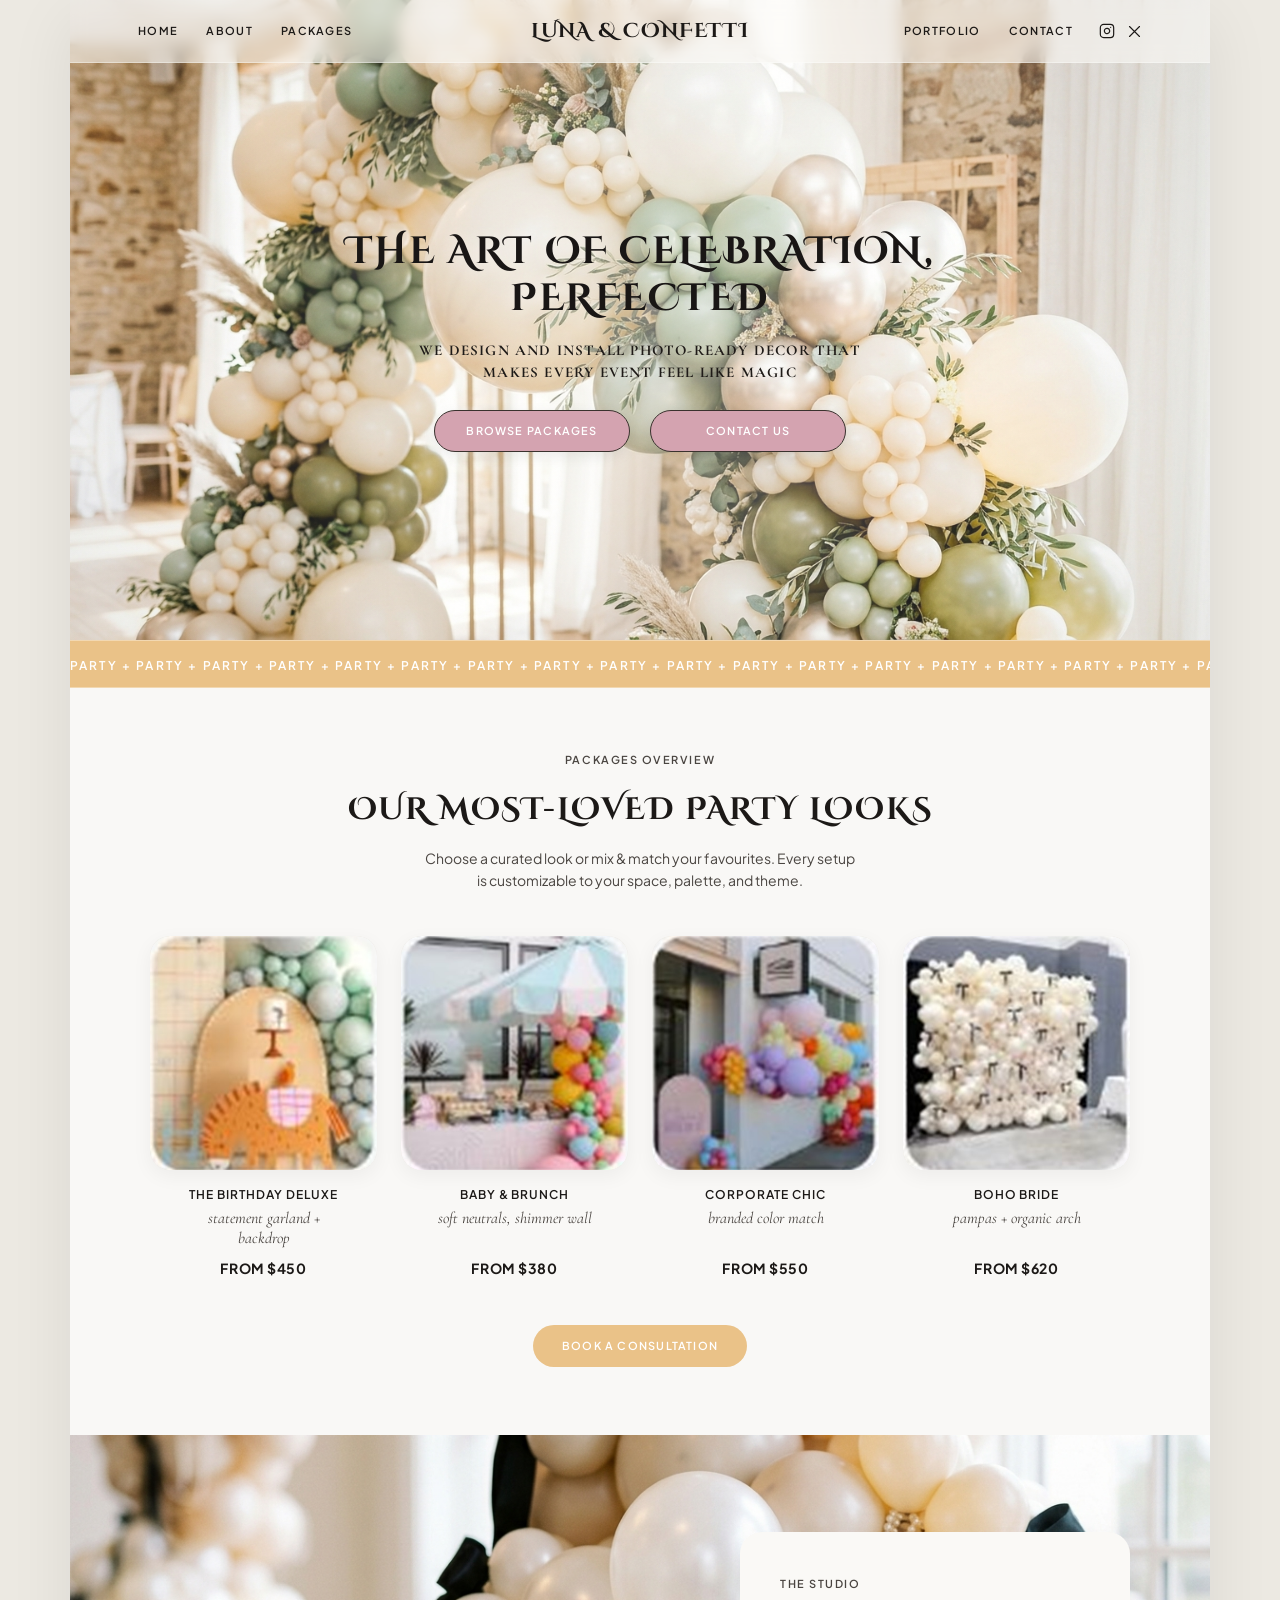
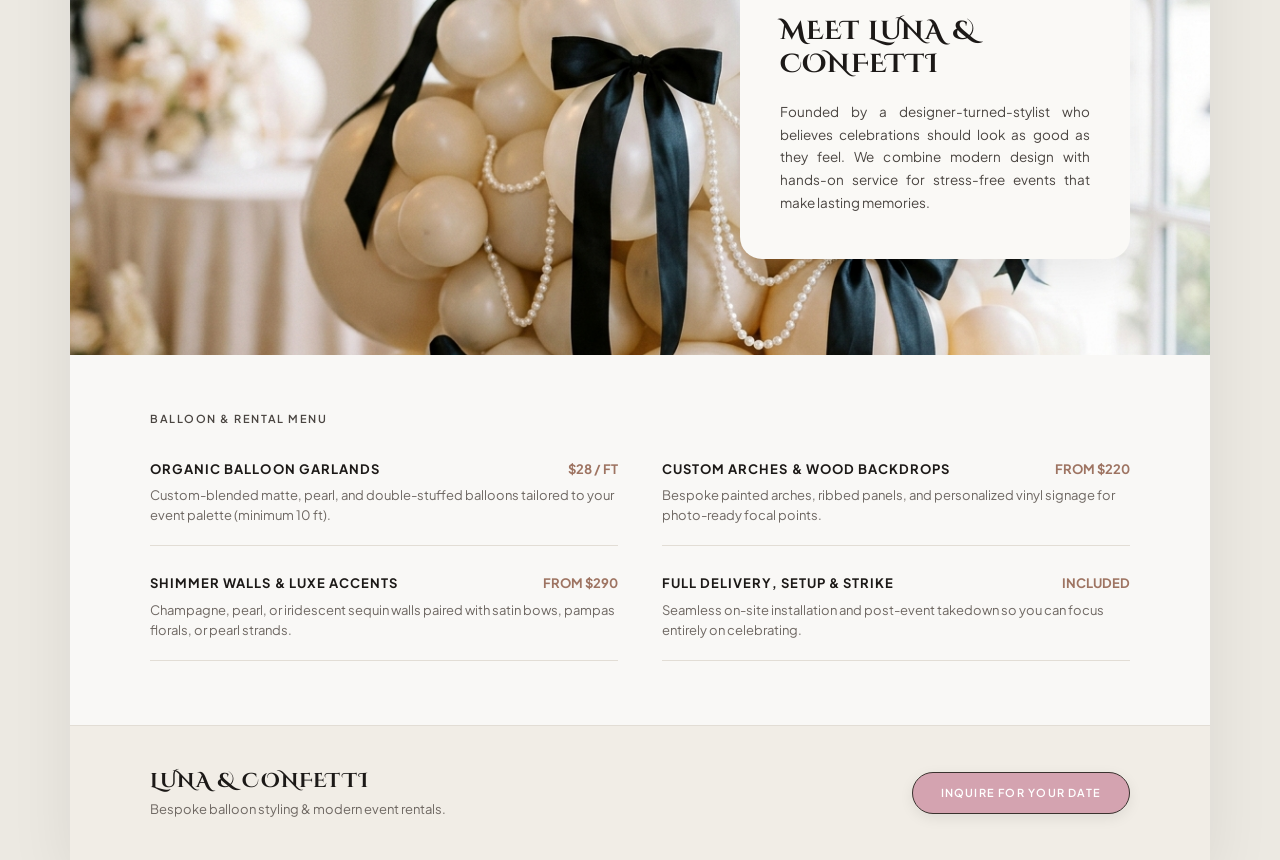
==== index.html @ 99c11fb1 "WAOS" ====
<!DOCTYPE html>
<html lang="en">
<head>
  <meta charset="UTF-8">
  <meta name="viewport" content="width=device-width, initial-scale=1.0">
  <title>Luna &amp; Confetti — The Art of Celebration, Perfected</title>
  <!-- Google Fonts for Editorial High-Contrast Serif & Clean Geometric Sans -->
  <link rel="preconnect" href="https://fonts.googleapis.com">
  <link rel="preconnect" href="https://fonts.gstatic.com" crossorigin>
  <link href="https://fonts.googleapis.com/css2?family=Cinzel+Decorative:wght@700&family=Cormorant+Garamond:ital,wght@0,500;0,600;0,700;1,400;1,500&family=Plus+Jakarta+Sans:wght@400;500;600;700&display=swap" rel="stylesheet">
  <link rel="stylesheet" href="style.css">
</head>
<body>

  <div class="page-wrapper">

    <!-- =================================================================
         1. HERO SECTION + TRANSLUCENT TOP NAVBAR
         ================================================================= -->
    <section class="hero-section" id="home">
      <header class="site-header">
        <div class="header-inner">
          <nav class="nav-left" aria-label="Primary Left Navigation">
            <a href="#home">HOME</a>
            <a href="#about">ABOUT</a>
            <a href="#packages">PACKAGES</a>
          </nav>

          <a href="#home" class="brand-logo">LUNA &amp; CONFETTI</a>

          <div class="nav-right">
            <nav class="nav-links-right" aria-label="Primary Right Navigation">
              <a href="#menu">PORTFOLIO</a>
              <a href="#contact">CONTACT</a>
            </nav>
            <div class="social-icons">
              <!-- Instagram Icon -->
              <a href="https://instagram.com" target="_blank" rel="noopener" aria-label="Instagram" class="icon-link">
                <svg viewBox="0 0 24 24" width="16" height="16" fill="none" stroke="currentColor" stroke-width="1.8" stroke-linecap="round" stroke-linejoin="round">
                  <rect x="2" y="2" width="20" height="20" rx="5" ry="5"></rect>
                  <path d="M16 11.37A4 4 0 1 1 12.63 8 4 4 0 0 1 16 11.37z"></path>
                  <line x1="17.5" y1="6.5" x2="17.51" y2="6.5"></line>
                </svg>
              </a>
              <!-- X / Twitter Icon -->
              <a href="https://x.com" target="_blank" rel="noopener" aria-label="X" class="icon-link">
                <svg viewBox="0 0 24 24" width="15" height="15" fill="none" stroke="currentColor" stroke-width="1.8" stroke-linecap="round" stroke-linejoin="round">
                  <path d="M4 4l16 16M20 4L4 20"></path>
                </svg>
              </a>
            </div>
          </div>
        </div>
      </header>

      <div class="hero-content">
        <h1 class="hero-title">
          THE ART OF CELEBRATION,<br>
          PERFECTED
        </h1>
        <p class="hero-subtitle">
          WE DESIGN AND INSTALL PHOTO-READY DECOR THAT<br>
          MAKES EVERY EVENT FEEL LIKE MAGIC
        </p>
        <div class="hero-buttons">
          <a href="#packages" class="btn-pill btn-rose">BROWSE PACKAGES</a>
          <a href="#contact" class="btn-pill btn-rose">CONTACT US</a>
        </div>
      </div>
    </section>

    <!-- =================================================================
         2. GOLD TICKER / MARQUEE BANNER
         ================================================================= -->
    <div class="marquee-bar" aria-label="Party Marquee">
      <div class="marquee-track">
        <span>PARTY + PARTY + PARTY + PARTY + PARTY + PARTY + PARTY + PARTY + PARTY + PARTY + PARTY + PARTY + PARTY + PARTY + PARTY + PARTY + </span>
        <span aria-hidden="true">PARTY + PARTY + PARTY + PARTY + PARTY + PARTY + PARTY + PARTY + PARTY + PARTY + PARTY + PARTY + PARTY + PARTY + PARTY + PARTY + </span>
      </div>
    </div>

    <!-- =================================================================
         3. PACKAGES OVERVIEW ("OUR MOST-LOVED PARTY LOOKS")
         ================================================================= -->
    <section class="packages-section" id="packages">
      <div class="section-container">
        <p class="eyebrow">PACKAGES OVERVIEW</p>
        <h2 class="section-title">OUR MOST-LOVED PARTY LOOKS</h2>
        <p class="section-subtitle">
          Choose a curated look or mix &amp; match your favourites. Every setup<br>
          is customizable to your space, palette, and theme.
        </p>

        <div class="packages-grid">
          <!-- Card 1 -->
          <article class="package-card">
            <div class="card-image-wrap">
              <img src="assets/card-1.jpg" alt="The Birthday Deluxe — statement garland and backdrop">
            </div>
            <h3 class="card-title">THE BIRTHDAY DELUXE</h3>
            <p class="card-desc">statement garland +<br>backdrop</p>
            <p class="card-price">FROM $450</p>
          </article>

          <!-- Card 2 -->
          <article class="package-card">
            <div class="card-image-wrap">
              <img src="assets/card-2.jpg" alt="Baby & Brunch — soft neutrals, shimmer wall">
            </div>
            <h3 class="card-title">BABY &amp; BRUNCH</h3>
            <p class="card-desc">soft neutrals, shimmer wall</p>
            <p class="card-price">FROM $380</p>
          </article>

          <!-- Card 3 -->
          <article class="package-card">
            <div class="card-image-wrap">
              <img src="assets/card-3.jpg" alt="Corporate Chic — branded color match">
            </div>
            <h3 class="card-title">CORPORATE CHIC</h3>
            <p class="card-desc">branded color match</p>
            <p class="card-price">FROM $550</p>
          </article>

          <!-- Card 4 -->
          <article class="package-card">
            <div class="card-image-wrap">
              <img src="assets/card-4.jpg" alt="Boho Bride — pampas + organic arch">
            </div>
            <h3 class="card-title">BOHO BRIDE</h3>
            <p class="card-desc">pampas + organic arch</p>
            <p class="card-price">FROM $620</p>
          </article>
        </div>

        <div class="packages-cta">
          <a href="#contact" class="btn-pill btn-gold">BOOK A CONSULTATION</a>
        </div>
      </div>
    </section>

    <!-- =================================================================
         4. THE STUDIO ("MEET LUNA & CONFETTI")
         ================================================================= -->
    <section class="studio-section" id="about">
      <div class="studio-container">
        <div class="studio-card">
          <p class="eyebrow studio-eyebrow">THE STUDIO</p>
          <h2 class="studio-title">
            MEET LUNA &amp;<br>
            CONFETTI
          </h2>
          <p class="studio-text">
            Founded by a designer-turned-stylist who believes celebrations should look as good as they feel. We combine modern design with hands-on service for stress-free events that make lasting memories.
          </p>
        </div>
      </div>
    </section>

    <!-- =================================================================
         5. BALLOON & RENTAL MENU + FOOTER
         ================================================================= -->
    <section class="rental-menu-section" id="menu">
      <div class="section-container">
        <p class="eyebrow eyebrow-left">BALLOON &amp; RENTAL MENU</p>

        <div class="rental-grid">
          <div class="rental-item">
            <div class="rental-header">
              <h4>ORGANIC BALLOON GARLANDS</h4>
              <span class="rental-price">$28 / FT</span>
            </div>
            <p>Custom-blended matte, pearl, and double-stuffed balloons tailored to your event palette (minimum 10 ft).</p>
          </div>

          <div class="rental-item">
            <div class="rental-header">
              <h4>CUSTOM ARCHES &amp; WOOD BACKDROPS</h4>
              <span class="rental-price">FROM $220</span>
            </div>
            <p>Bespoke painted arches, ribbed panels, and personalized vinyl signage for photo-ready focal points.</p>
          </div>

          <div class="rental-item">
            <div class="rental-header">
              <h4>SHIMMER WALLS &amp; LUXE ACCENTS</h4>
              <span class="rental-price">FROM $290</span>
            </div>
            <p>Champagne, pearl, or iridescent sequin walls paired with satin bows, pampas florals, or pearl strands.</p>
          </div>

          <div class="rental-item">
            <div class="rental-header">
              <h4>FULL DELIVERY, SETUP &amp; STRIKE</h4>
              <span class="rental-price">INCLUDED</span>
            </div>
            <p>Seamless on-site installation and post-event takedown so you can focus entirely on celebrating.</p>
          </div>
        </div>
      </div>
    </section>

    <footer class="site-footer" id="contact">
      <div class="section-container footer-inner">
        <div class="footer-brand">
          <span class="brand-logo">LUNA &amp; CONFETTI</span>
          <p>Bespoke balloon styling &amp; modern event rentals.</p>
        </div>
        <div class="footer-actions">
          <a href="mailto:hello@lunaandconfetti.com" class="btn-pill btn-rose">INQUIRE FOR YOUR DATE</a>
        </div>
      </div>
    </footer>

  </div>

</body>
</html>
---- style.css ----
/* ==========================================================================
   LUNA & CONFETTI — LUXURY EVENT & BALLOON STYLING TEMPLATE
   ========================================================================== */

:root {
  --bg-ivory: #f9f8f6;
  --bg-card: #faf9f6;
  --text-dark: #1c1917;
  --text-body: #4a4541;
  --text-muted: #6e6762;
  --rose-pill: #d4a3b0;
  --rose-pill-hover: #c58f9d;
  --gold-bar: #eac288;
  --gold-hover: #dfb373;
  --border-dark: #3a322e;
  --font-display: "Cinzel Decorative", "Cormorant Garamond", Georgia, serif;
  --font-serif: "Cormorant Garamond", Georgia, serif;
  --font-sans: "Plus Jakarta Sans", -apple-system, BlinkMacSystemFont, "Segoe UI", Roboto, sans-serif;
}

*,
*::before,
*::after {
  box-sizing: border-box;
  margin: 0;
  padding: 0;
}

html {
  scroll-behavior: smooth;
}

body {
  background-color: #ece9e2;
  color: var(--text-dark);
  font-family: var(--font-sans);
  -webkit-font-smoothing: antialiased;
  line-height: 1.5;
}

a {
  color: inherit;
  text-decoration: none;
  transition: all 0.25s ease;
}

img {
  max-width: 100%;
  display: block;
}

/* Central container matching the editorial presentation */
.page-wrapper {
  max-width: 1140px;
  margin: 0 auto;
  background-color: var(--bg-ivory);
  box-shadow: 0 20px 60px rgba(0, 0, 0, 0.08);
  overflow: hidden;
}

/* ==========================================================================
   1. HERO SECTION & TRANSLUCENT NAVBAR
   ========================================================================== */
.hero-section {
  position: relative;
  min-height: 640px;
  background-color: #dfd9cc;
  background-image:
    radial-gradient(circle at 50% 54%, rgba(255, 253, 248, 0.45) 0%, rgba(255, 253, 248, 0.12) 55%, rgba(0, 0, 0, 0.08) 100%),
    url("assets/hero-balloons.jpg");
  background-size: cover;
  background-position: center;
  display: flex;
  flex-direction: column;
  justify-content: center;
  align-items: center;
  text-align: center;
  padding: 110px 24px 70px;
}

.site-header {
  position: absolute;
  top: 0;
  left: 0;
  right: 0;
  z-index: 20;
  background: rgba(252, 250, 246, 0.58);
  backdrop-filter: blur(8px);
  -webkit-backdrop-filter: blur(8px);
  border-bottom: 1px solid rgba(255, 255, 255, 0.35);
}

.header-inner {
  max-width: 1060px;
  margin: 0 auto;
  padding: 16px 28px;
  display: grid;
  grid-template-columns: 1fr auto 1fr;
  align-items: center;
}

.nav-left,
.nav-links-right {
  display: flex;
  align-items: center;
  gap: 28px;
}

.nav-left a,
.nav-links-right a {
  font-size: 11px;
  font-weight: 600;
  letter-spacing: 0.12em;
  text-transform: uppercase;
  color: var(--text-dark);
}

.nav-left a:hover,
.nav-links-right a:hover {
  opacity: 0.65;
}

.brand-logo {
  font-family: var(--font-display);
  font-size: 20px;
  font-weight: 700;
  letter-spacing: 0.06em;
  color: var(--text-dark);
  text-transform: uppercase;
  white-space: nowrap;
}

.nav-right {
  display: flex;
  align-items: center;
  justify-content: flex-end;
  gap: 26px;
}

.social-icons {
  display: flex;
  align-items: center;
  gap: 12px;
}

.icon-link {
  display: inline-flex;
  align-items: center;
  justify-content: center;
  color: var(--text-dark);
}

.icon-link:hover {
  opacity: 0.65;
}

/* Hero Center Typography & Buttons */
.hero-content {
  max-width: 680px;
  margin: 0 auto;
  z-index: 5;
}

.hero-title {
  font-family: var(--font-display);
  font-size: clamp(26px, 3.5vw, 38px);
  font-weight: 700;
  line-height: 1.24;
  letter-spacing: 0.04em;
  color: #191615;
  text-shadow: 0 2px 18px rgba(255, 255, 255, 0.75);
  margin-bottom: 18px;
}

.hero-subtitle {
  font-family: var(--font-serif);
  font-size: clamp(13px, 1.4vw, 15px);
  font-weight: 700;
  letter-spacing: 0.08em;
  line-height: 1.45;
  text-transform: uppercase;
  color: #1f1b18;
  text-shadow: 0 1px 12px rgba(255, 255, 255, 0.8);
  margin-bottom: 26px;
}

.hero-buttons {
  display: flex;
  align-items: center;
  justify-content: center;
  gap: 20px;
  flex-wrap: wrap;
}

.btn-pill {
  display: inline-flex;
  align-items: center;
  justify-content: center;
  min-width: 196px;
  padding: 12px 28px;
  border-radius: 999px;
  font-size: 11px;
  font-weight: 600;
  letter-spacing: 0.11em;
  text-transform: uppercase;
  cursor: pointer;
}

.btn-rose {
  background-color: var(--rose-pill);
  color: #ffffff;
  border: 1px solid var(--border-dark);
  box-shadow: 0 4px 14px rgba(0, 0, 0, 0.08);
}

.btn-rose:hover {
  background-color: var(--rose-pill-hover);
  transform: translateY(-1px);
}

.btn-gold {
  background-color: var(--gold-bar);
  color: #ffffff;
  border: 1px solid transparent;
}

.btn-gold:hover {
  background-color: var(--gold-hover);
  transform: translateY(-1px);
}

/* ==========================================================================
   2. GOLD MARQUEE / TICKER STRIP
   ========================================================================== */
.marquee-bar {
  background-color: var(--gold-bar);
  color: #ffffff;
  padding: 11px 0;
  overflow: hidden;
  white-space: nowrap;
  border-top: 1px solid rgba(255, 255, 255, 0.35);
  border-bottom: 1px solid rgba(255, 255, 255, 0.35);
}

.marquee-track {
  display: inline-block;
  white-space: nowrap;
  animation: marquee-scroll 28s linear infinite;
}

.marquee-track span {
  font-size: 12px;
  font-weight: 600;
  letter-spacing: 0.18em;
  text-transform: uppercase;
}

@keyframes marquee-scroll {
  0% {
    transform: translateX(0);
  }
  100% {
    transform: translateX(-50%);
  }
}

/* ==========================================================================
   3. PACKAGES OVERVIEW SECTION
   ========================================================================== */
.packages-section {
  background-color: var(--bg-ivory);
  padding: 64px 28px 68px;
  text-align: center;
}

.section-container {
  max-width: 980px;
  margin: 0 auto;
}

.eyebrow {
  font-size: 11px;
  font-weight: 600;
  letter-spacing: 0.14em;
  text-transform: uppercase;
  color: var(--text-body);
  margin-bottom: 18px;
}

.section-title {
  font-family: var(--font-display);
  font-size: clamp(22px, 2.8vw, 31px);
  font-weight: 700;
  letter-spacing: 0.05em;
  text-transform: uppercase;
  color: var(--text-dark);
  margin-bottom: 14px;
}

.section-subtitle {
  font-size: 14px;
  color: var(--text-body);
  line-height: 1.6;
  max-width: 540px;
  margin: 0 auto 44px;
}

/* 4-Column Package Cards Grid */
.packages-grid {
  display: grid;
  grid-template-columns: repeat(4, 1fr);
  gap: 24px;
  margin-bottom: 46px;
}

.package-card {
  display: flex;
  flex-direction: column;
  align-items: center;
  text-align: center;
}

.card-image-wrap {
  width: 100%;
  aspect-ratio: 1 / 1.03;
  border-radius: 20px;
  overflow: hidden;
  margin-bottom: 16px;
  background-color: #ece6dd;
  box-shadow: 0 6px 20px rgba(0, 0, 0, 0.05);
}

.card-image-wrap img {
  width: 100%;
  height: 100%;
  object-fit: cover;
  transition: transform 0.4s ease;
}

.package-card:hover .card-image-wrap img {
  transform: scale(1.04);
}

.card-title {
  font-size: 12px;
  font-weight: 600;
  letter-spacing: 0.08em;
  text-transform: uppercase;
  color: var(--text-dark);
  margin-bottom: 4px;
}

.card-desc {
  font-family: var(--font-serif);
  font-style: italic;
  font-size: 16px;
  line-height: 1.25;
  color: var(--text-body);
  min-height: 40px;
  display: flex;
  align-items: flex-start;
  justify-content: center;
  margin-bottom: 10px;
}

.card-price {
  font-size: 14px;
  font-weight: 700;
  letter-spacing: 0.04em;
  color: var(--text-dark);
}

.packages-cta {
  margin-top: 8px;
}

/* ==========================================================================
   4. THE STUDIO ("MEET LUNA & CONFETTI")
   ========================================================================== */
.studio-section {
  position: relative;
  min-height: 520px;
  background-color: #e2dad0;
  background-image: url("assets/studio-bows.jpg");
  background-size: cover;
  background-position: center;
  display: flex;
  align-items: center;
  padding: 64px 28px;
}

.studio-container {
  max-width: 980px;
  width: 100%;
  margin: 0 auto;
  display: flex;
  justify-content: flex-end;
}

.studio-card {
  background-color: var(--bg-card);
  border-radius: 22px;
  padding: 44px 40px;
  max-width: 390px;
  width: 100%;
  box-shadow: 0 18px 45px rgba(0, 0, 0, 0.08);
  text-align: left;
}

.studio-eyebrow {
  margin-bottom: 24px;
}

.studio-title {
  font-family: var(--font-display);
  font-size: 26px;
  font-weight: 700;
  line-height: 1.25;
  letter-spacing: 0.04em;
  color: var(--text-dark);
  margin-bottom: 20px;
}

.studio-text {
  font-size: 13.5px;
  line-height: 1.68;
  color: var(--text-body);
  text-align: justify;
}

/* ==========================================================================
   5. BALLOON & RENTAL MENU + FOOTER
   ========================================================================== */
.rental-menu-section {
  background-color: var(--bg-ivory);
  padding: 56px 28px 64px;
}

.eyebrow-left {
  text-align: left;
  margin-bottom: 32px;
}

.rental-grid {
  display: grid;
  grid-template-columns: repeat(2, 1fr);
  gap: 28px 44px;
}

.rental-item {
  padding-bottom: 20px;
  border-bottom: 1px solid #e2ddd5;
}

.rental-header {
  display: flex;
  align-items: baseline;
  justify-content: space-between;
  gap: 12px;
  margin-bottom: 6px;
}

.rental-header h4 {
  font-size: 13px;
  font-weight: 700;
  letter-spacing: 0.08em;
  text-transform: uppercase;
}

.rental-price {
  font-size: 13px;
  font-weight: 700;
  color: #9e7462;
  white-space: nowrap;
}

.rental-item p {
  font-size: 13px;
  color: var(--text-muted);
  line-height: 1.55;
}

.site-footer {
  background-color: #f1ede6;
  border-top: 1px solid #e2ddd5;
  padding: 40px 28px;
}

.footer-inner {
  display: flex;
  align-items: center;
  justify-content: space-between;
  gap: 24px;
  flex-wrap: wrap;
}

.footer-brand p {
  font-size: 13px;
  color: var(--text-muted);
  margin-top: 4px;
}

/* ==========================================================================
   RESPONSIVE BREAKPOINTS
   ========================================================================== */
@media (max-width: 900px) {
  .header-inner {
    grid-template-columns: 1fr;
    gap: 12px;
    text-align: center;
  }
  .nav-left,
  .nav-right {
    justify-content: center;
  }
  .packages-grid {
    grid-template-columns: repeat(2, 1fr);
  }
  .studio-container {
    justify-content: center;
  }
  .rental-grid {
    grid-template-columns: 1fr;
  }
}

@media (max-width: 540px) {
  .packages-grid {
    grid-template-columns: 1fr;
    max-width: 320px;
    margin-left: auto;
    margin-right: auto;
  }
  .studio-card {
    padding: 32px 24px;
  }
}
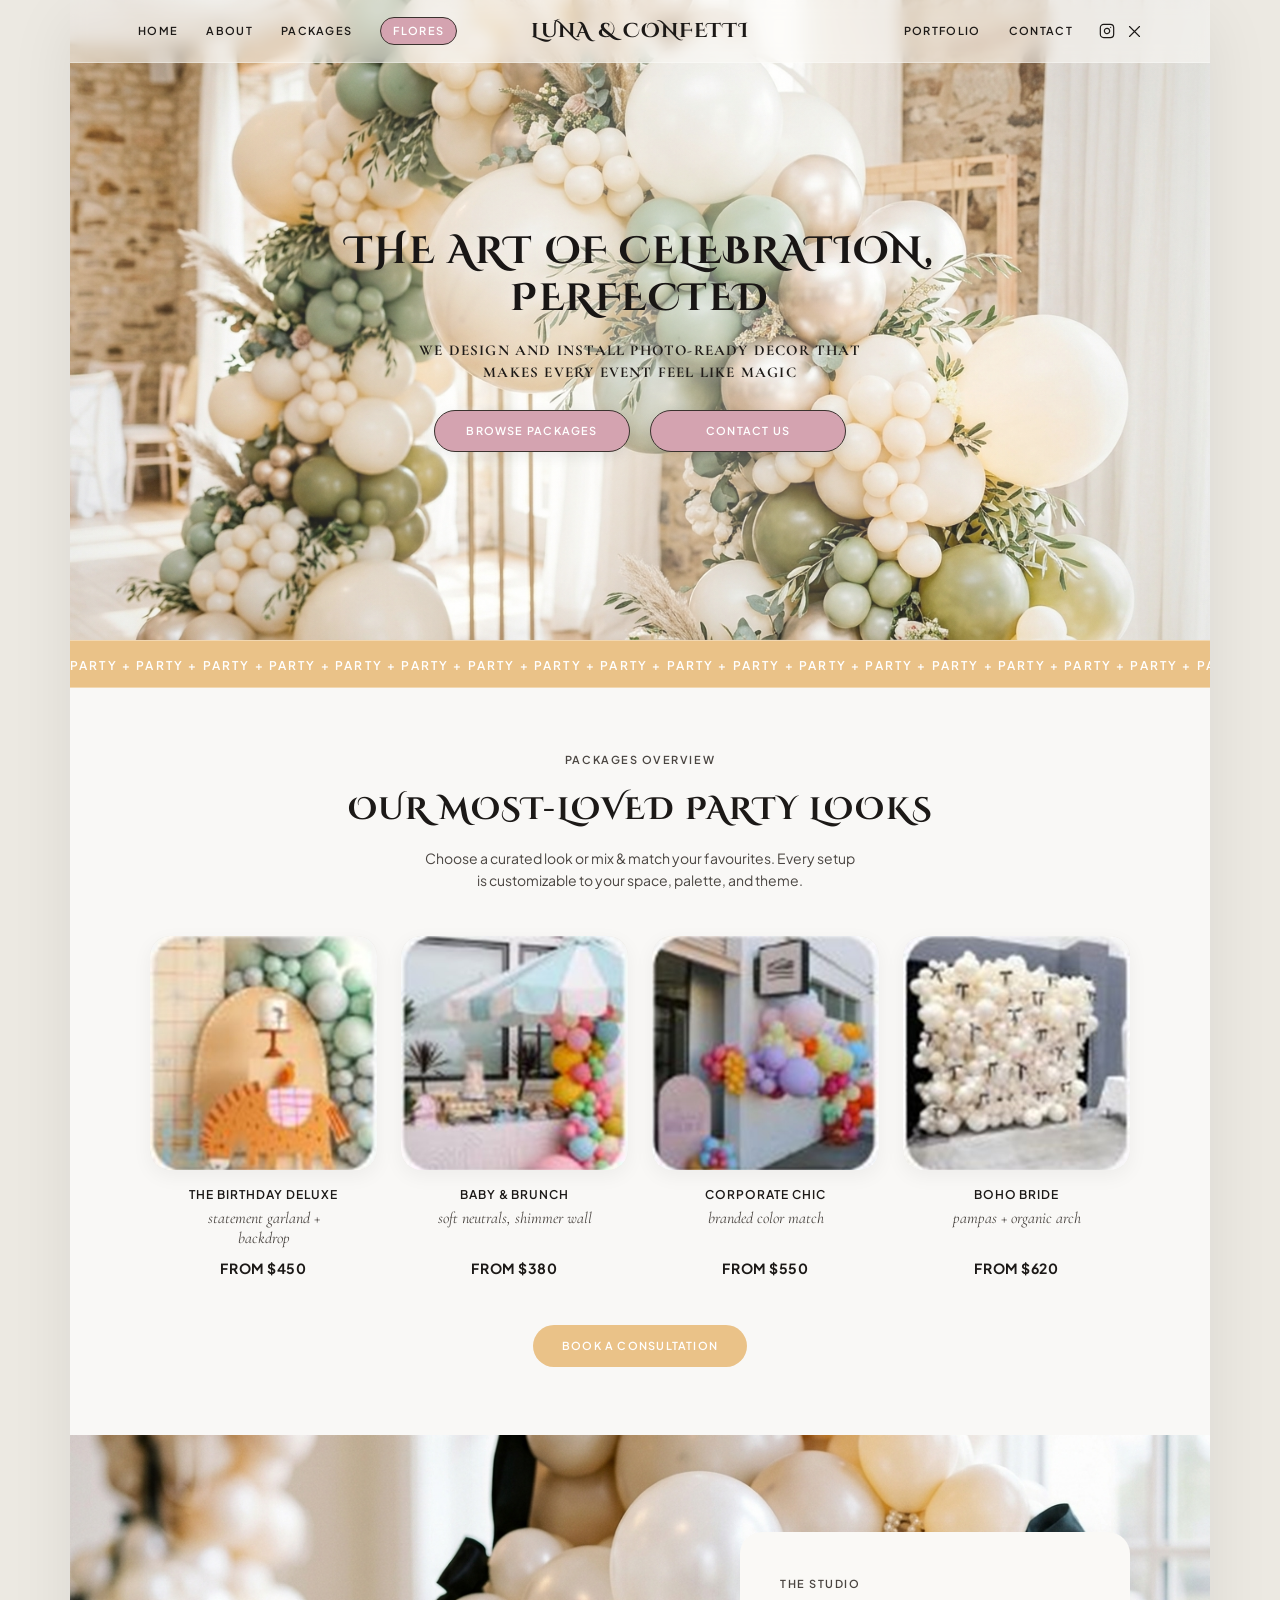
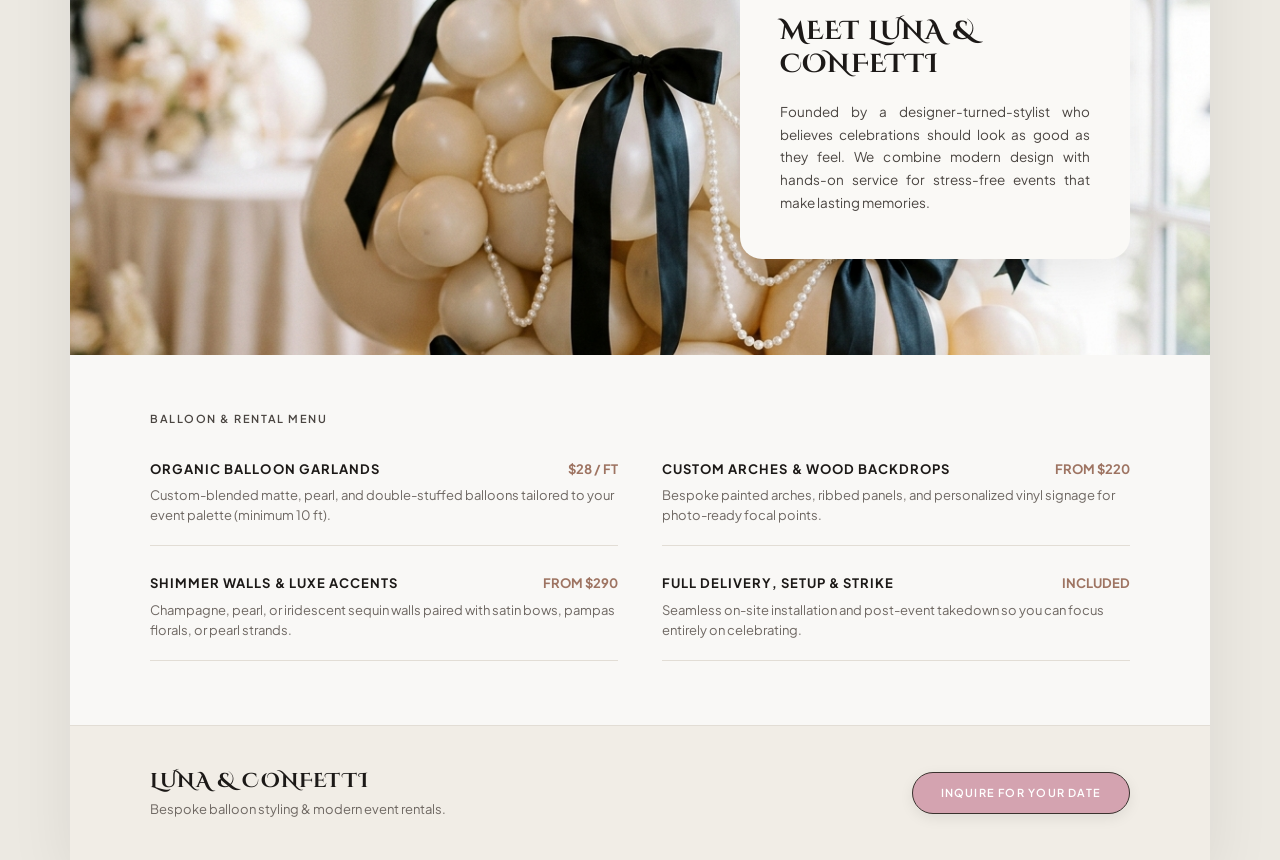
==== commit d14d680c: "oñoc" ====
--- a/index.html
+++ b/index.html
@@ -24,6 +24,7 @@
             <a href="#home">HOME</a>
             <a href="#about">ABOUT</a>
             <a href="#packages">PACKAGES</a>
+            <a href="flores.html" class="nav-flowers-link">FLORES</a>
           </nav>
 
           <a href="#home" class="brand-logo">LUNA &amp; CONFETTI</a>
--- a/style.css
+++ b/style.css
@@ -120,6 +120,19 @@
   opacity: 0.65;
 }
 
+.nav-flowers-link {
+  background-color: var(--rose-pill);
+  color: #ffffff !important;
+  padding: 5px 12px;
+  border-radius: 999px;
+  border: 1px solid var(--border-dark);
+}
+
+.nav-flowers-link:hover {
+  background-color: var(--rose-pill-hover);
+  opacity: 1 !important;
+}
+
 .brand-logo {
   font-family: var(--font-display);
   font-size: 20px;
